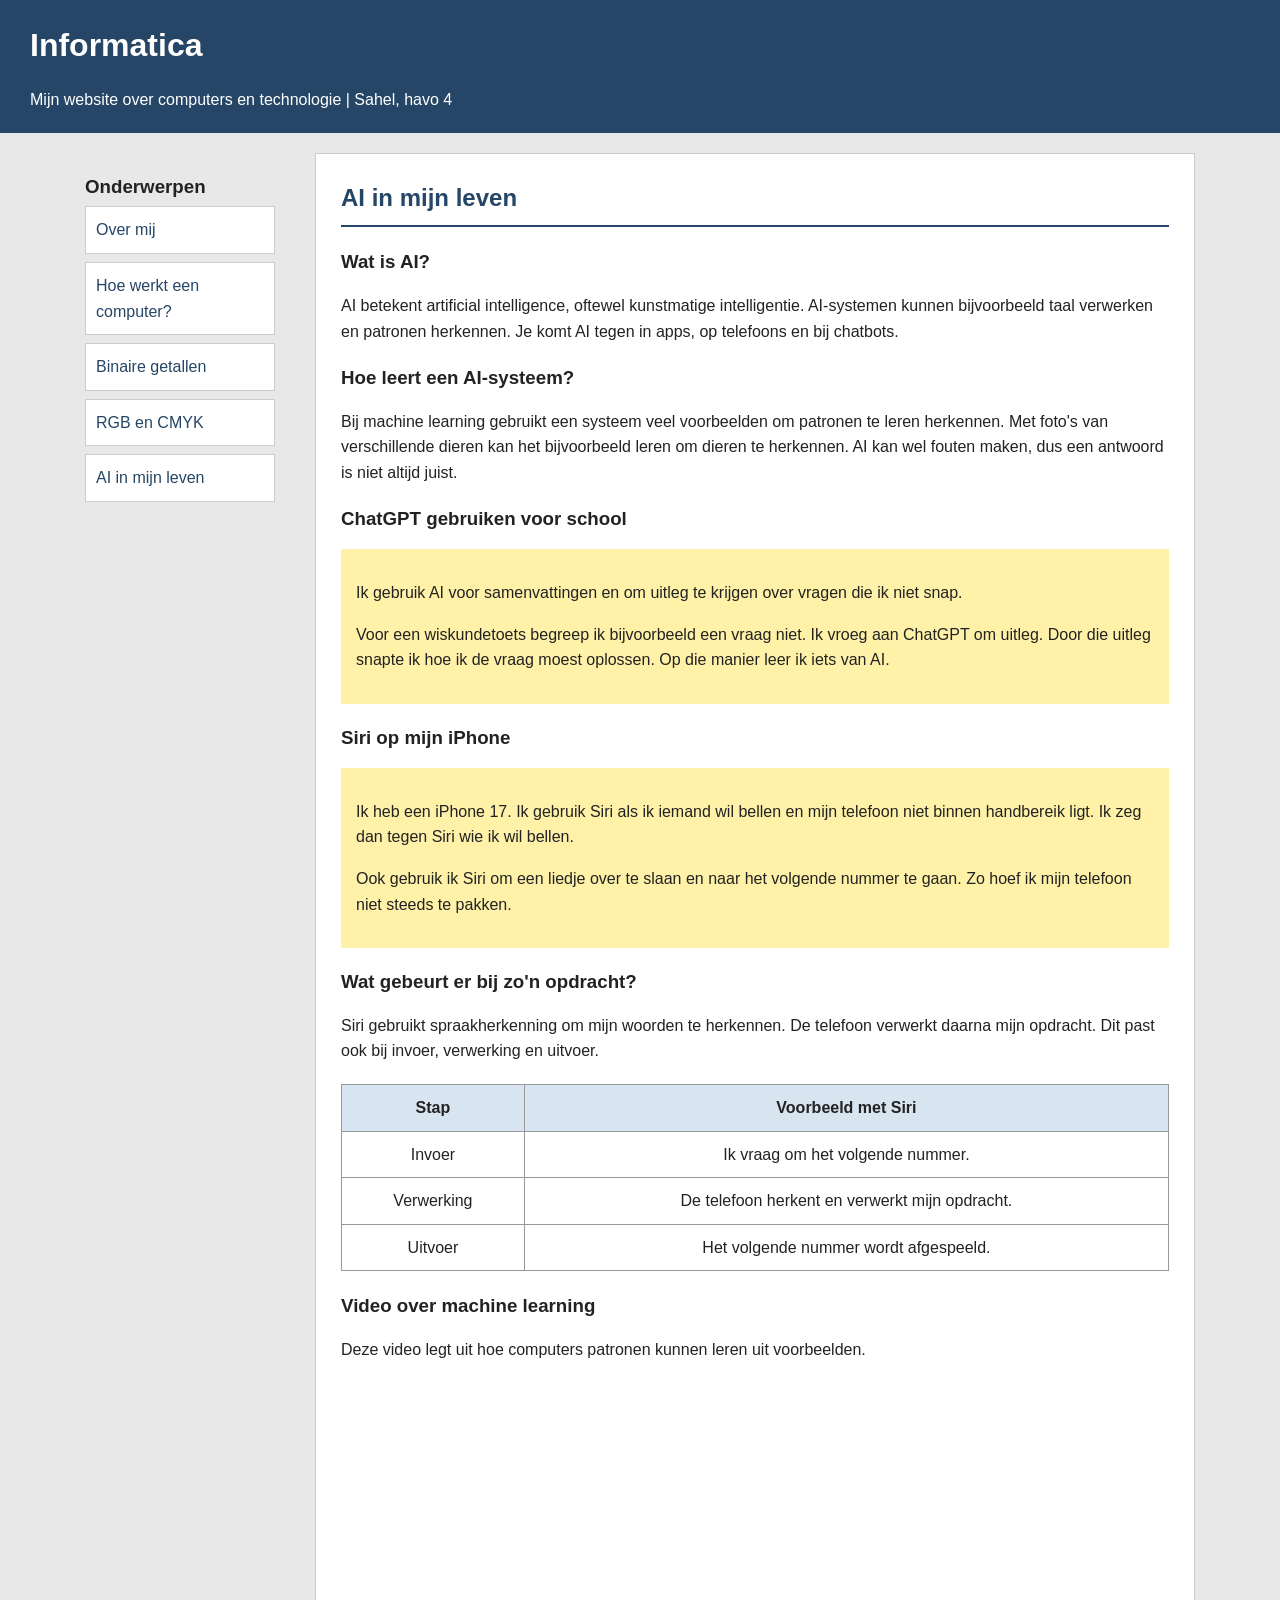
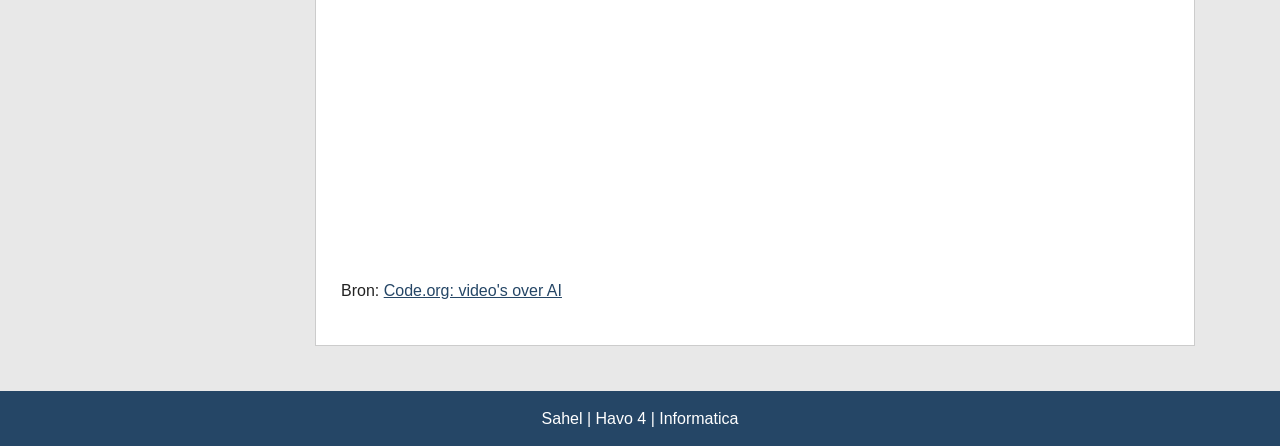
==== ai.html @ 76587536 "testt" ====
<!DOCTYPE html>
<html lang="nl">
<head>
  <meta charset="UTF-8">
  <meta name="viewport" content="width=device-width, initial-scale=1.0">
  <title>AI - Sahel</title>
  <link rel="stylesheet" href="style.css">
</head>

<body>

  <header>
    <h1>Informatica</h1>
    <p>Mijn website over computers en technologie | Sahel, havo 4</p>
  </header>

  <div class="indeling">

    <nav aria-label="Menu">
      <h3>Onderwerpen</h3>
      <a href="index.html">Over mij</a>
      <a href="computers.html">Hoe werkt een computer?</a>
      <a href="binair.html">Binaire getallen</a>
      <a href="kleuren.html">RGB en CMYK</a>
      <a href="ai.html">AI in mijn leven</a>
    </nav>

    <main>
      <section>
        <h2>AI in mijn leven</h2>

        <h3>Wat is AI?</h3>

        <p>
          AI betekent artificial intelligence, oftewel
          kunstmatige intelligentie. AI-systemen kunnen
          bijvoorbeeld taal verwerken en patronen herkennen.
          Je komt AI tegen in apps, op telefoons en bij chatbots.
        </p>

        <h3>Hoe leert een AI-systeem?</h3>

        <p>
          Bij machine learning gebruikt een systeem veel
          voorbeelden om patronen te leren herkennen.
          Met foto's van verschillende dieren kan het
          bijvoorbeeld leren om dieren te herkennen.
          AI kan wel fouten maken, dus een antwoord
          is niet altijd juist.
        </p>

        <h3>ChatGPT gebruiken voor school</h3>

        <div class="geel">
          <p>
            Ik gebruik AI voor samenvattingen en om uitleg te krijgen
            over vragen die ik niet snap.
          </p>

          <p>
            Voor een wiskundetoets begreep ik bijvoorbeeld een vraag
            niet. Ik vroeg aan ChatGPT om uitleg. Door die uitleg
            snapte ik hoe ik de vraag moest oplossen.
            Op die manier leer ik iets van AI.
          </p>
        </div>

        <h3>Siri op mijn iPhone</h3>

        <div class="geel">
          <p>
            Ik heb een iPhone 17. Ik gebruik Siri als ik iemand
            wil bellen en mijn telefoon niet binnen handbereik
            ligt. Ik zeg dan tegen Siri wie ik wil bellen.
          </p>

          <p>
            Ook gebruik ik Siri om een liedje over te slaan
            en naar het volgende nummer te gaan.
            Zo hoef ik mijn telefoon niet steeds te pakken.
          </p>
        </div>

        <h3>Wat gebeurt er bij zo'n opdracht?</h3>

        <p>
          Siri gebruikt spraakherkenning om mijn woorden te herkennen.
          De telefoon verwerkt daarna mijn opdracht.
          Dit past ook bij invoer, verwerking en uitvoer.
        </p>

        <table>
          <tr>
            <th scope="col">Stap</th>
            <th scope="col">Voorbeeld met Siri</th>
          </tr>
          <tr>
            <td>Invoer</td>
            <td>Ik vraag om het volgende nummer.</td>
          </tr>
          <tr>
            <td>Verwerking</td>
            <td>De telefoon herkent en verwerkt mijn opdracht.</td>
          </tr>
          <tr>
            <td>Uitvoer</td>
            <td>Het volgende nummer wordt afgespeeld.</td>
          </tr>
        </table>

        <h3>Video over machine learning</h3>

        <p>
          Deze video legt uit hoe computers patronen
          kunnen leren uit voorbeelden.
        </p>

        <iframe
          src="https://www.youtube-nocookie.com/embed/OeU5m6vRyCk"
          title="Wat is machine learning?"
          loading="lazy"
          allowfullscreen>
        </iframe>

        <p>
          Bron:
          <a href="https://code.org/en-US/resources/videos">
            Code.org: video's over AI
          </a>
        </p>
      </section>
    </main>

  </div>

  <footer>
    Sahel | Havo 4 | Informatica
  </footer>

</body>
</html>
---- style.css ----
body {
  font-family: Arial, sans-serif;
  background-color: #e8e8e8;
  color: #222222;
  margin: 0;
  line-height: 1.6;
}

header {
  background-color: #254666;
  color: white;
  padding: 20px 30px;
}

header h1 {
  margin: 0;
}

header p {
  margin-bottom: 0;
}

.indeling {
  display: flex;
  max-width: 1150px;
  margin: auto;
  align-items: flex-start;
}

nav {
  width: 190px;
  padding: 20px;
  flex-shrink: 0;
}

nav a {
  display: block;
  background-color: white;
  color: #254666;
  padding: 10px;
  margin-bottom: 8px;
  border: 1px solid #cccccc;
  text-decoration: none;
}

nav a:hover {
  background-color: #d8e5f0;
}

main {
  flex: 1;
  min-width: 0;
  padding: 20px;
}

section {
  background-color: white;
  padding: 25px;
  margin-bottom: 25px;
  border: 1px solid #cccccc;
}

h2 {
  color: #254666;
  margin-top: 0;
  border-bottom: 2px solid #254666;
  padding-bottom: 8px;
}

h3 {
  margin-bottom: 5px;
}

a {
  color: #254666;
}

.geel {
  background-color: #fff2a8;
  padding: 15px;
  margin: 15px 0;
}

.voorbeeld {
  background-color: #e8eff5;
  padding: 12px;
}

.afbeelding {
  display: block;
  width: 100%;
  max-width: 500px;
  margin: 20px auto;
}

table {
  border-collapse: collapse;
  width: 100%;
  margin: 20px 0;
}

th, td {
  border: 1px solid #999999;
  text-align: center;
  padding: 10px;
}

th {
  background-color: #d8e5f0;
}

iframe {
  width: 100%;
  aspect-ratio: 16 / 9;
  border: 0;
  margin-top: 10px;
}

footer {
  background-color: #254666;
  color: white;
  text-align: center;
  padding: 15px;
}

@media (max-width: 700px) {
  .indeling {
    display: block;
  }

  nav {
    width: auto;
    padding-bottom: 0;
  }

  nav a {
    display: inline-block;
  }

  main {
    padding: 15px;
  }

  section {
    padding: 18px;
  }
}
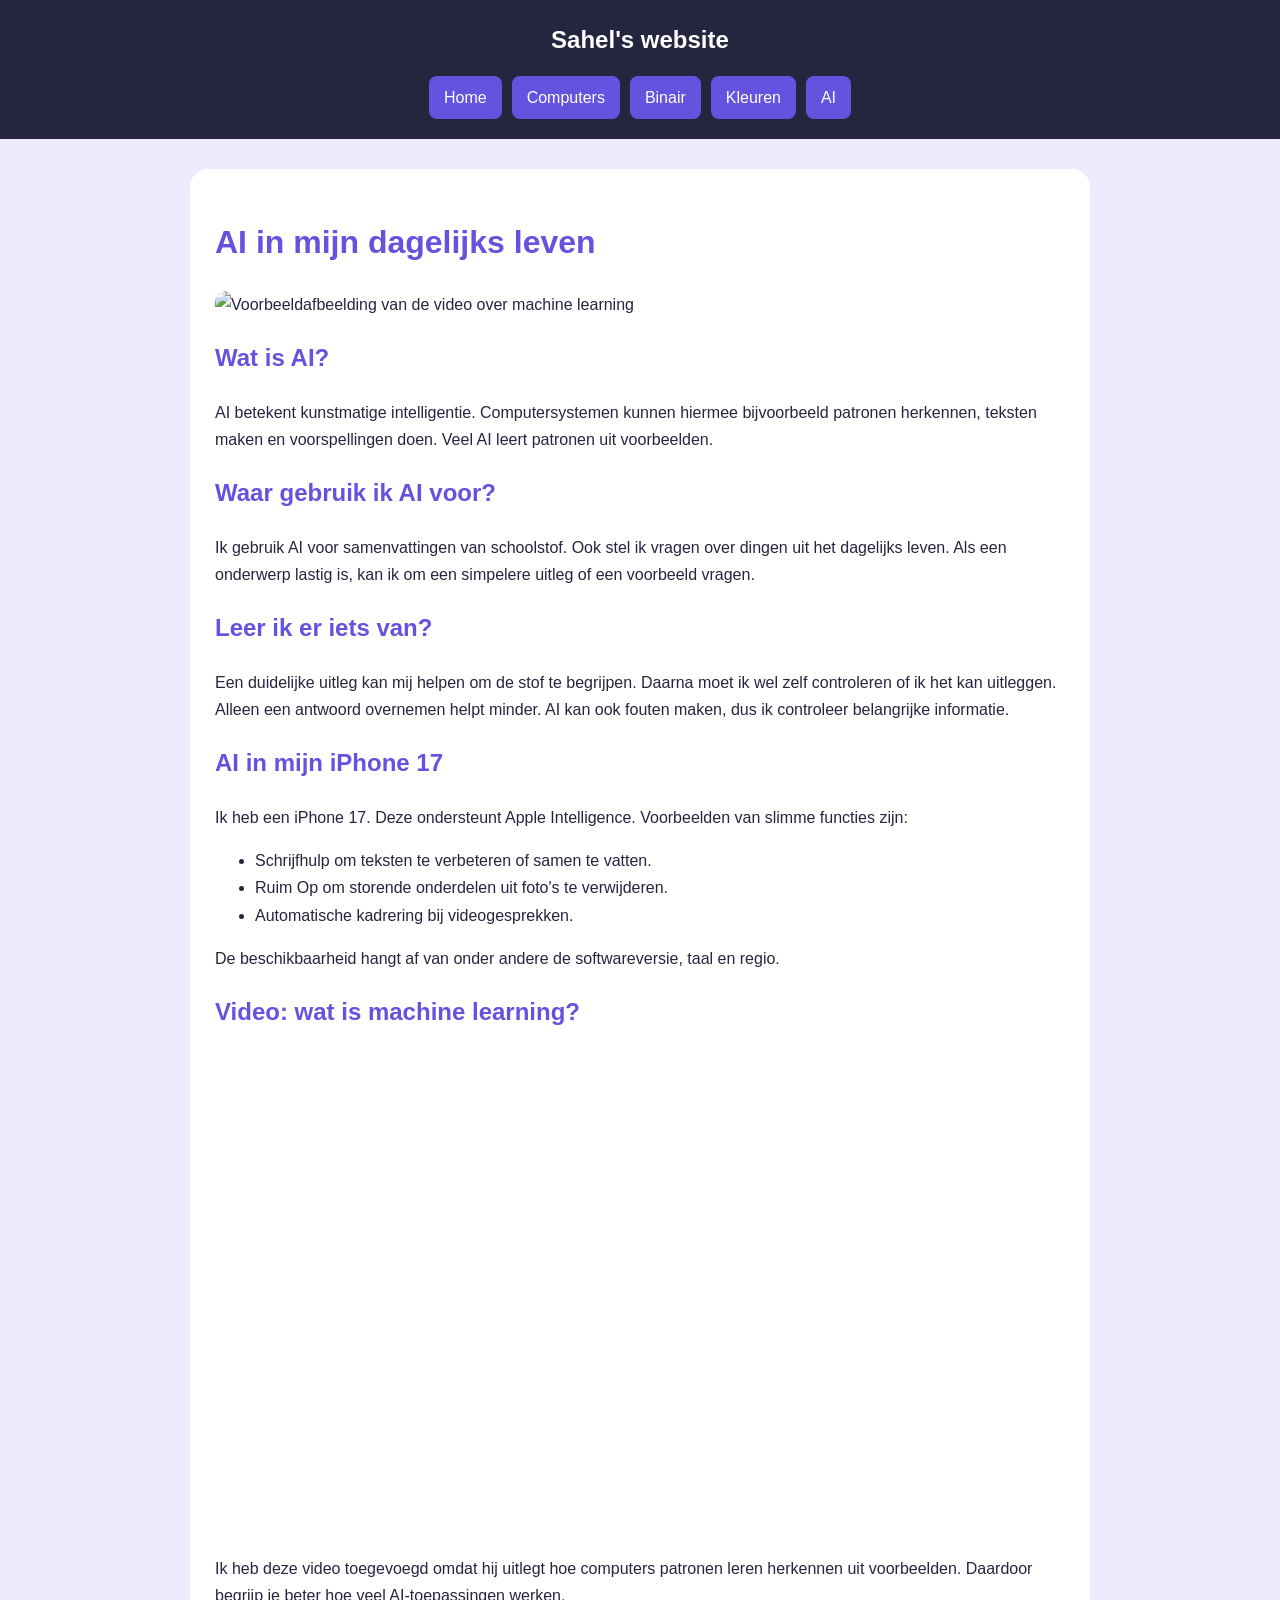
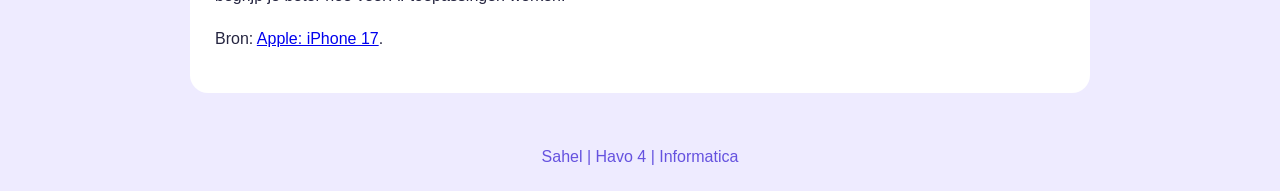
==== commit 7fe1a8f2: "websitee" ====
--- a/ai.html
+++ b/ai.html
@@ -3,139 +3,74 @@
 <head>
   <meta charset="UTF-8">
   <meta name="viewport" content="width=device-width, initial-scale=1.0">
-  <title>AI - Sahel</title>
+  <title>Sahel | AI</title>
   <link rel="stylesheet" href="style.css">
 </head>
-
 <body>
 
-  <header>
-    <h1>Informatica</h1>
-    <p>Mijn website over computers en technologie | Sahel, havo 4</p>
-  </header>
+<header>
+  <h2>Sahel's website</h2>
+  <nav>
+    <a href="index.html">Home</a>
+    <a href="computers.html">Computers</a>
+    <a href="binair.html">Binair</a>
+    <a href="kleuren.html">Kleuren</a>
+    <a href="ai.html">AI</a>
+  </nav>
+</header>
 
-  <div class="indeling">
+<main>
+  <h1>AI in mijn dagelijks leven</h1>
 
-    <nav aria-label="Menu">
-      <h3>Onderwerpen</h3>
-      <a href="index.html">Over mij</a>
-      <a href="computers.html">Hoe werkt een computer?</a>
-      <a href="binair.html">Binaire getallen</a>
-      <a href="kleuren.html">RGB en CMYK</a>
-      <a href="ai.html">AI in mijn leven</a>
-    </nav>
+  <img src="https://img.youtube.com/vi/KHbwOetbmbs/hqdefault.jpg"
+       alt="Voorbeeldafbeelding van de video over machine learning">
 
-    <main>
-      <section>
-        <h2>AI in mijn leven</h2>
+  <h2>Wat is AI?</h2>
+  <p>AI betekent kunstmatige intelligentie.
+     Computersystemen kunnen hiermee bijvoorbeeld patronen
+     herkennen, teksten maken en voorspellingen doen.
+     Veel AI leert patronen uit voorbeelden.</p>
 
-        <h3>Wat is AI?</h3>
+  <h2>Waar gebruik ik AI voor?</h2>
+  <p>Ik gebruik AI voor samenvattingen van schoolstof.
+     Ook stel ik vragen over dingen uit het dagelijks leven.
+     Als een onderwerp lastig is, kan ik om een simpelere
+     uitleg of een voorbeeld vragen.</p>
 
-        <p>
-          AI betekent artificial intelligence, oftewel
-          kunstmatige intelligentie. AI-systemen kunnen
-          bijvoorbeeld taal verwerken en patronen herkennen.
-          Je komt AI tegen in apps, op telefoons en bij chatbots.
-        </p>
+  <h2>Leer ik er iets van?</h2>
+  <p>Een duidelijke uitleg kan mij helpen om de stof te begrijpen.
+     Daarna moet ik wel zelf controleren of ik het kan uitleggen.
+     Alleen een antwoord overnemen helpt minder.
+     AI kan ook fouten maken, dus ik controleer belangrijke informatie.</p>
 
-        <h3>Hoe leert een AI-systeem?</h3>
+  <h2>AI in mijn iPhone 17</h2>
+  <p>Ik heb een iPhone 17. Deze ondersteunt Apple Intelligence.
+     Voorbeelden van slimme functies zijn:</p>
 
-        <p>
-          Bij machine learning gebruikt een systeem veel
-          voorbeelden om patronen te leren herkennen.
-          Met foto's van verschillende dieren kan het
-          bijvoorbeeld leren om dieren te herkennen.
-          AI kan wel fouten maken, dus een antwoord
-          is niet altijd juist.
-        </p>
+  <!-- Een lijst maakt de voorbeelden overzichtelijk. -->
+  <ul>
+    <li>Schrijfhulp om teksten te verbeteren of samen te vatten.</li>
+    <li>Ruim Op om storende onderdelen uit foto's te verwijderen.</li>
+    <li>Automatische kadrering bij videogesprekken.</li>
+  </ul>
 
-        <h3>ChatGPT gebruiken voor school</h3>
+  <p>De beschikbaarheid hangt af van onder andere
+     de softwareversie, taal en regio.</p>
 
-        <div class="geel">
-          <p>
-            Ik gebruik AI voor samenvattingen en om uitleg te krijgen
-            over vragen die ik niet snap.
-          </p>
+  <h2>Video: wat is machine learning?</h2>
+  <iframe src="https://www.youtube-nocookie.com/embed/KHbwOetbmbs"
+          title="Wat is machine learning?"
+          allowfullscreen></iframe>
 
-          <p>
-            Voor een wiskundetoets begreep ik bijvoorbeeld een vraag
-            niet. Ik vroeg aan ChatGPT om uitleg. Door die uitleg
-            snapte ik hoe ik de vraag moest oplossen.
-            Op die manier leer ik iets van AI.
-          </p>
-        </div>
+  <p>Ik heb deze video toegevoegd omdat hij uitlegt hoe computers
+     patronen leren herkennen uit voorbeelden.
+     Daardoor begrijp je beter hoe veel AI-toepassingen werken.</p>
 
-        <h3>Siri op mijn iPhone</h3>
+  <p>Bron: <a href="https://www.apple.com/nl/iphone-17/">
+    Apple: iPhone 17</a>.</p>
+</main>
 
-        <div class="geel">
-          <p>
-            Ik heb een iPhone 17. Ik gebruik Siri als ik iemand
-            wil bellen en mijn telefoon niet binnen handbereik
-            ligt. Ik zeg dan tegen Siri wie ik wil bellen.
-          </p>
-
-          <p>
-            Ook gebruik ik Siri om een liedje over te slaan
-            en naar het volgende nummer te gaan.
-            Zo hoef ik mijn telefoon niet steeds te pakken.
-          </p>
-        </div>
-
-        <h3>Wat gebeurt er bij zo'n opdracht?</h3>
-
-        <p>
-          Siri gebruikt spraakherkenning om mijn woorden te herkennen.
-          De telefoon verwerkt daarna mijn opdracht.
-          Dit past ook bij invoer, verwerking en uitvoer.
-        </p>
-
-        <table>
-          <tr>
-            <th scope="col">Stap</th>
-            <th scope="col">Voorbeeld met Siri</th>
-          </tr>
-          <tr>
-            <td>Invoer</td>
-            <td>Ik vraag om het volgende nummer.</td>
-          </tr>
-          <tr>
-            <td>Verwerking</td>
-            <td>De telefoon herkent en verwerkt mijn opdracht.</td>
-          </tr>
-          <tr>
-            <td>Uitvoer</td>
-            <td>Het volgende nummer wordt afgespeeld.</td>
-          </tr>
-        </table>
-
-        <h3>Video over machine learning</h3>
-
-        <p>
-          Deze video legt uit hoe computers patronen
-          kunnen leren uit voorbeelden.
-        </p>
-
-        <iframe
-          src="https://www.youtube-nocookie.com/embed/OeU5m6vRyCk"
-          title="Wat is machine learning?"
-          loading="lazy"
-          allowfullscreen>
-        </iframe>
-
-        <p>
-          Bron:
-          <a href="https://code.org/en-US/resources/videos">
-            Code.org: video's over AI
-          </a>
-        </p>
-      </section>
-    </main>
-
-  </div>
-
-  <footer>
-    Sahel | Havo 4 | Informatica
-  </footer>
+<footer>Sahel | Havo 4 | Informatica</footer>
 
 </body>
 </html>
--- a/style.css
+++ b/style.css
@@ -1,147 +1,96 @@
+/* Basisopmaak van de hele website. */
 body {
+  margin: 0;
   font-family: Arial, sans-serif;
-  background-color: #e8e8e8;
-  color: #222222;
-  margin: 0;
-  line-height: 1.6;
+  background: #eeebff;
+  color: #252540;
+  line-height: 1.7;
 }
 
+/* Donkere bovenbalk met het menu. */
 header {
-  background-color: #254666;
+  background: #252540;
   color: white;
-  padding: 20px 30px;
+  text-align: center;
+  padding: 20px;
 }
 
-header h1 {
-  margin: 0;
+header h2 {
+  margin: 0 0 15px;
 }
 
-header p {
-  margin-bottom: 0;
-}
-
-.indeling {
+/* Het menu loopt op kleine schermen door naar de volgende regel. */
+nav {
   display: flex;
-  max-width: 1150px;
-  margin: auto;
-  align-items: flex-start;
-}
-
-nav {
-  width: 190px;
-  padding: 20px;
-  flex-shrink: 0;
+  justify-content: center;
+  flex-wrap: wrap;
+  gap: 10px;
 }
 
 nav a {
-  display: block;
-  background-color: white;
-  color: #254666;
-  padding: 10px;
-  margin-bottom: 8px;
-  border: 1px solid #cccccc;
+  color: white;
+  background: #6552df;
+  padding: 8px 15px;
+  border-radius: 8px;
   text-decoration: none;
 }
 
+/* De kleur verandert als je over een menulink beweegt. */
 nav a:hover {
-  background-color: #d8e5f0;
+  background: #4935b8;
 }
 
+/* Wit inhoudsvlak in het midden. */
 main {
-  flex: 1;
-  min-width: 0;
-  padding: 20px;
+  max-width: 850px;
+  margin: 30px auto;
+  padding: 25px;
+  background: white;
+  border-radius: 18px;
 }
 
-section {
-  background-color: white;
-  padding: 25px;
-  margin-bottom: 25px;
-  border: 1px solid #cccccc;
+h1, h2 {
+  color: #6552df;
 }
 
-h2 {
-  color: #254666;
-  margin-top: 0;
-  border-bottom: 2px solid #254666;
-  padding-bottom: 8px;
+header h2 {
+  color: white;
 }
 
-h3 {
-  margin-bottom: 5px;
+/* Afbeeldingen passen binnen het inhoudsvlak. */
+img {
+  width: 100%;
+  max-height: 300px;
+  object-fit: cover;
+  border-radius: 12px;
 }
 
-a {
-  color: #254666;
+/* De video blijft netjes in verhouding. */
+iframe {
+  width: 100%;
+  aspect-ratio: 16 / 9;
+  border: none;
+  border-radius: 12px;
 }
 
-.geel {
-  background-color: #fff2a8;
-  padding: 15px;
-  margin: 15px 0;
-}
-
-.voorbeeld {
-  background-color: #e8eff5;
-  padding: 12px;
-}
-
-.afbeelding {
-  display: block;
+/* Opmaak van de tabellen. */
+table {
   width: 100%;
-  max-width: 500px;
-  margin: 20px auto;
-}
-
-table {
   border-collapse: collapse;
-  width: 100%;
-  margin: 20px 0;
 }
 
 th, td {
-  border: 1px solid #999999;
+  padding: 12px;
+  border: 1px solid #d5cfff;
   text-align: center;
-  padding: 10px;
 }
 
 th {
-  background-color: #d8e5f0;
-}
-
-iframe {
-  width: 100%;
-  aspect-ratio: 16 / 9;
-  border: 0;
-  margin-top: 10px;
+  background: #eeebff;
 }
 
 footer {
-  background-color: #254666;
-  color: white;
   text-align: center;
-  padding: 15px;
-}
-
-@media (max-width: 700px) {
-  .indeling {
-    display: block;
-  }
-
-  nav {
-    width: auto;
-    padding-bottom: 0;
-  }
-
-  nav a {
-    display: inline-block;
-  }
-
-  main {
-    padding: 15px;
-  }
-
-  section {
-    padding: 18px;
-  }
+  padding: 20px;
+  color: #6552df;
 }
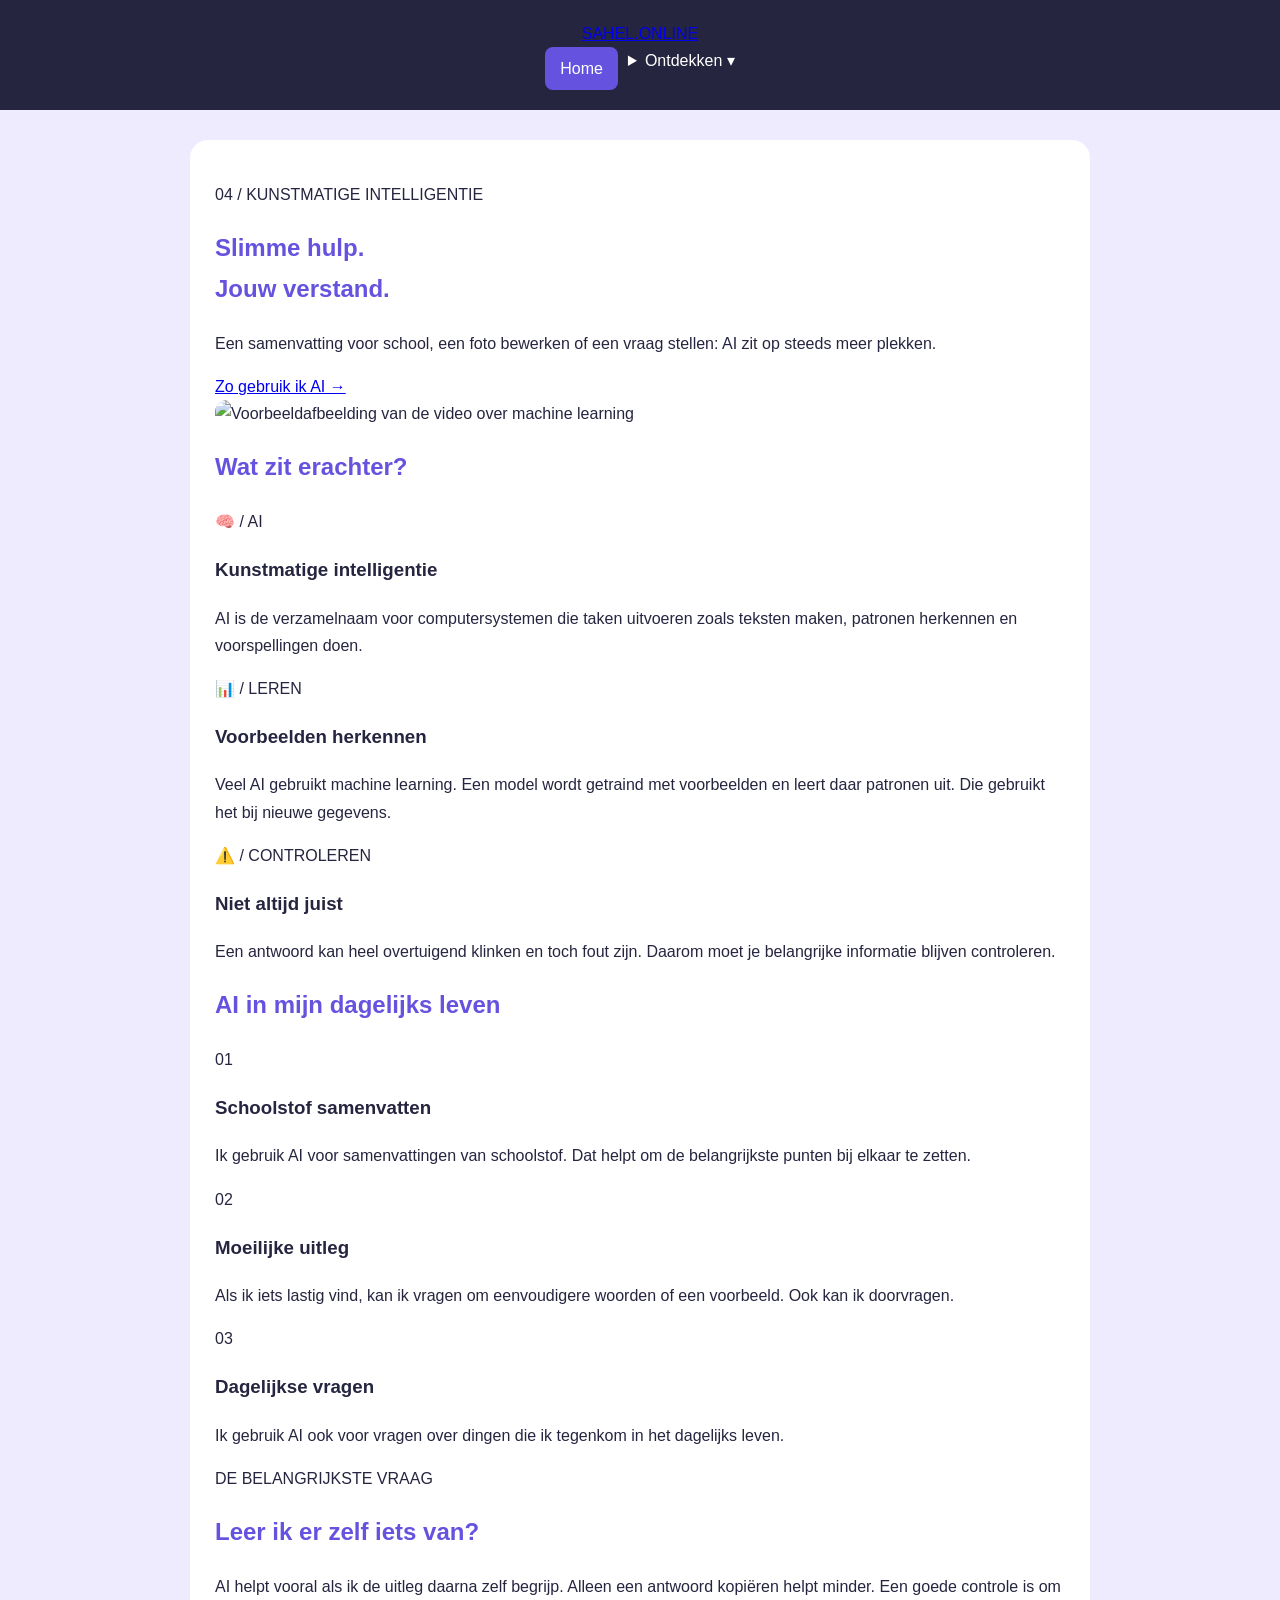
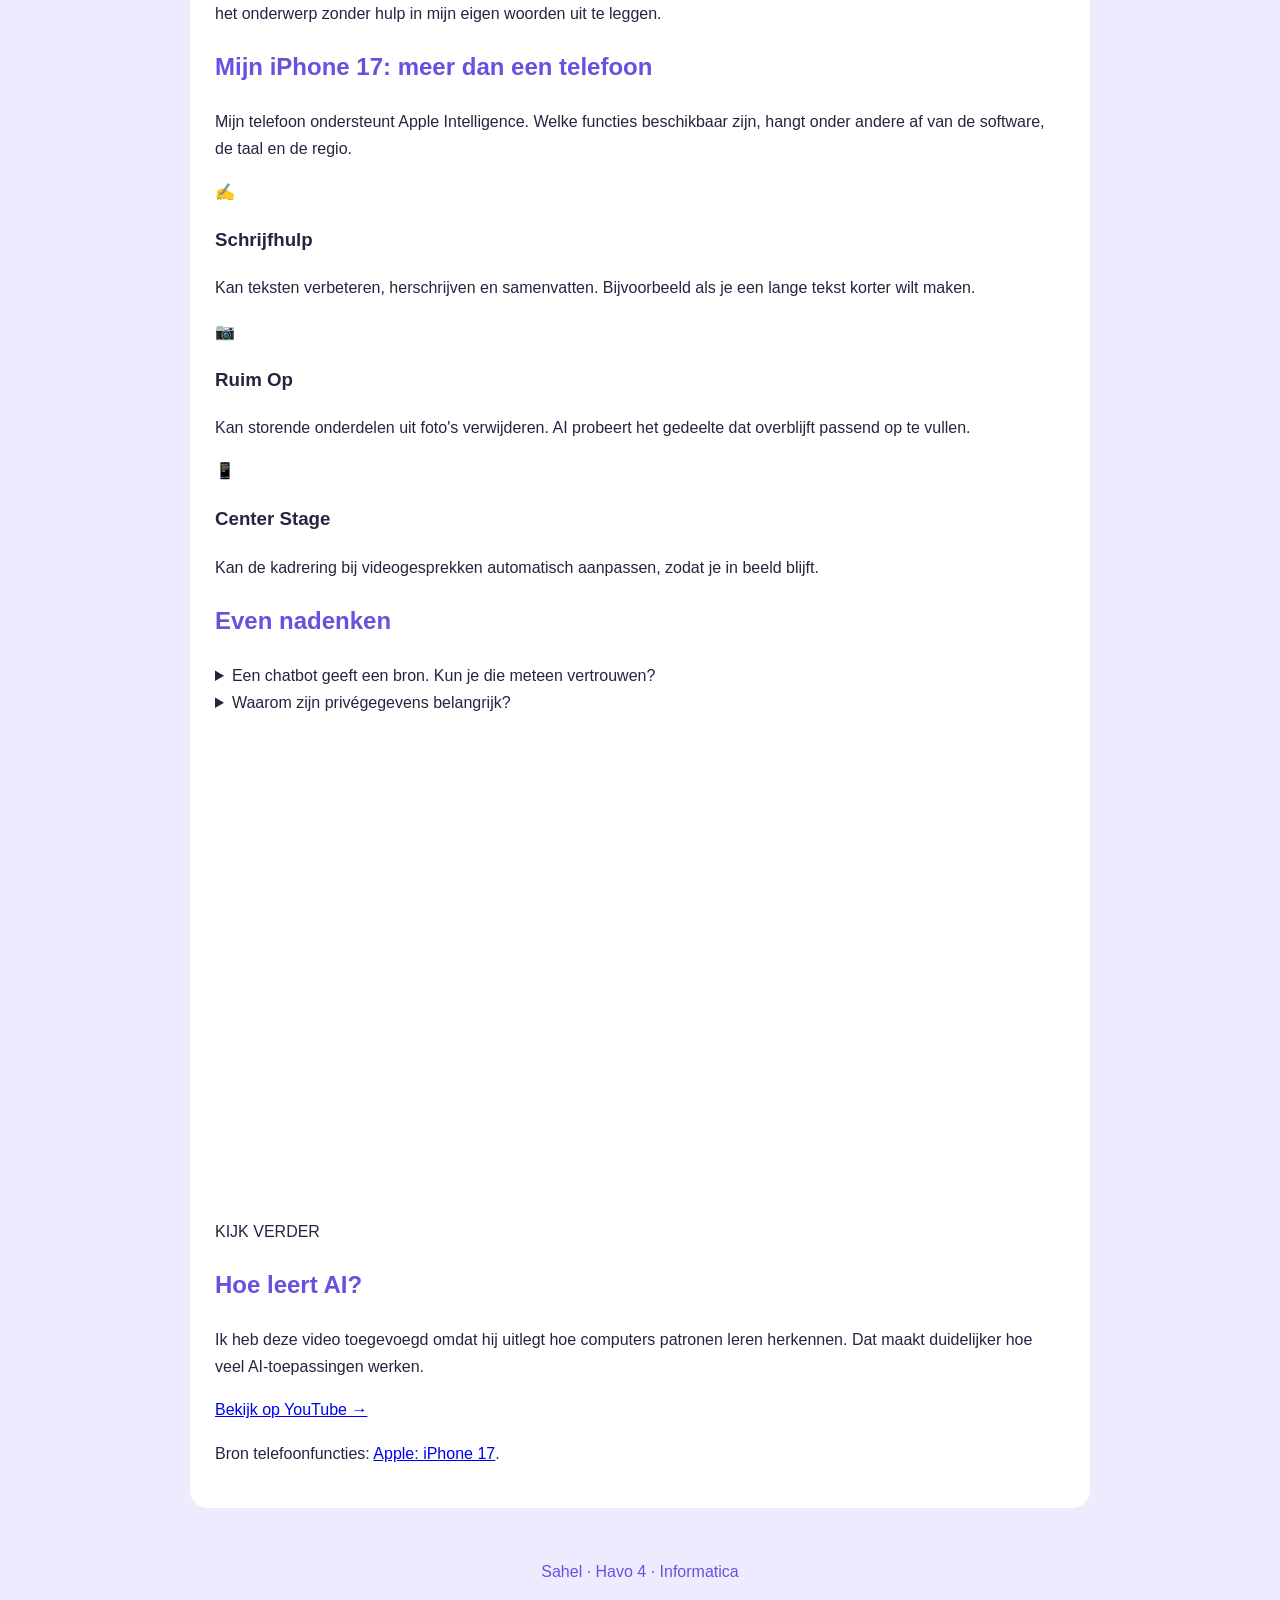
==== commit 43299501: "done" ====
--- a/ai.html
+++ b/ai.html
@@ -8,69 +8,157 @@
 </head>
 <body>
 
+<!-- Het dropdownmenu is op iedere pagina hetzelfde. -->
 <header>
-  <h2>Sahel's website</h2>
+  <a class="logo" href="index.html">SAHEL<span>.ONLINE</span></a>
   <nav>
     <a href="index.html">Home</a>
-    <a href="computers.html">Computers</a>
-    <a href="binair.html">Binair</a>
-    <a href="kleuren.html">Kleuren</a>
-    <a href="ai.html">AI</a>
+    <details class="dropdown">
+      <summary>Ontdekken ▾</summary>
+      <div class="dropdown-links">
+        <a href="computers.html">💻 Computers</a>
+        <a href="binair.html">🔢 Binair stelsel</a>
+        <a href="kleuren.html">🎨 Kleurenlab</a>
+        <a href="ai.html">✨ Kunstmatige intelligentie</a>
+      </div>
+    </details>
   </nav>
 </header>
 
 <main>
-  <h1>AI in mijn dagelijks leven</h1>
+  <!-- Het openingsvlak introduceert het onderwerp. -->
+  <section class="intro">
+    <div>
+      <p class="label">04 / KUNSTMATIGE INTELLIGENTIE</p>
+      <h1>Slimme hulp.<br><span>Jouw verstand.</span></h1>
+      <p>Een samenvatting voor school, een foto bewerken of een
+         vraag stellen: AI zit op steeds meer plekken.</p>
+      <a class="knop" href="#mijn-ai">Zo gebruik ik AI →</a>
+    </div>
+    <img src="https://img.youtube.com/vi/KHbwOetbmbs/hqdefault.jpg"
+         alt="Voorbeeldafbeelding van de video over machine learning">
+  </section>
 
-  <img src="https://img.youtube.com/vi/KHbwOetbmbs/hqdefault.jpg"
-       alt="Voorbeeldafbeelding van de video over machine learning">
+  <h2>Wat zit erachter?</h2>
+  <section class="rij">
+    <article class="kaart">
+      <p class="label">🧠 / AI</p>
+      <h3>Kunstmatige intelligentie</h3>
+      <p>AI is de verzamelnaam voor computersystemen die taken
+         uitvoeren zoals teksten maken, patronen herkennen
+         en voorspellingen doen.</p>
+    </article>
+    <article class="kaart">
+      <p class="label">📊 / LEREN</p>
+      <h3>Voorbeelden herkennen</h3>
+      <p>Veel AI gebruikt machine learning. Een model wordt
+         getraind met voorbeelden en leert daar patronen uit.
+         Die gebruikt het bij nieuwe gegevens.</p>
+    </article>
+    <article class="kaart">
+      <p class="label">⚠️ / CONTROLEREN</p>
+      <h3>Niet altijd juist</h3>
+      <p>Een antwoord kan heel overtuigend klinken en toch
+         fout zijn. Daarom moet je belangrijke informatie
+         blijven controleren.</p>
+    </article>
+  </section>
 
-  <h2>Wat is AI?</h2>
-  <p>AI betekent kunstmatige intelligentie.
-     Computersystemen kunnen hiermee bijvoorbeeld patronen
-     herkennen, teksten maken en voorspellingen doen.
-     Veel AI leert patronen uit voorbeelden.</p>
+  <h2 id="mijn-ai">AI in mijn dagelijks leven</h2>
+  <section class="rij">
+    <article class="kaart">
+      <p class="nummer">01</p>
+      <h3>Schoolstof samenvatten</h3>
+      <p>Ik gebruik AI voor samenvattingen van schoolstof.
+         Dat helpt om de belangrijkste punten bij elkaar te zetten.</p>
+    </article>
+    <article class="kaart">
+      <p class="nummer">02</p>
+      <h3>Moeilijke uitleg</h3>
+      <p>Als ik iets lastig vind, kan ik vragen om eenvoudigere
+         woorden of een voorbeeld. Ook kan ik doorvragen.</p>
+    </article>
+    <article class="kaart">
+      <p class="nummer">03</p>
+      <h3>Dagelijkse vragen</h3>
+      <p>Ik gebruik AI ook voor vragen over dingen die ik
+         tegenkom in het dagelijks leven.</p>
+    </article>
+  </section>
 
-  <h2>Waar gebruik ik AI voor?</h2>
-  <p>Ik gebruik AI voor samenvattingen van schoolstof.
-     Ook stel ik vragen over dingen uit het dagelijks leven.
-     Als een onderwerp lastig is, kan ik om een simpelere
-     uitleg of een voorbeeld vragen.</p>
+  <!-- Een opvallend vlak benadrukt mijn reflectie. -->
+  <section class="banner">
+    <p class="label">DE BELANGRIJKSTE VRAAG</p>
+    <h2>Leer ik er zelf iets van?</h2>
+    <p>AI helpt vooral als ik de uitleg daarna zelf begrijp.
+       Alleen een antwoord kopiëren helpt minder.
+       Een goede controle is om het onderwerp zonder hulp
+       in mijn eigen woorden uit te leggen.</p>
+  </section>
 
-  <h2>Leer ik er iets van?</h2>
-  <p>Een duidelijke uitleg kan mij helpen om de stof te begrijpen.
-     Daarna moet ik wel zelf controleren of ik het kan uitleggen.
-     Alleen een antwoord overnemen helpt minder.
-     AI kan ook fouten maken, dus ik controleer belangrijke informatie.</p>
+  <h2>Mijn iPhone 17: meer dan een telefoon</h2>
+  <p>Mijn telefoon ondersteunt Apple Intelligence. Welke functies
+     beschikbaar zijn, hangt onder andere af van de software,
+     de taal en de regio.</p>
 
-  <h2>AI in mijn iPhone 17</h2>
-  <p>Ik heb een iPhone 17. Deze ondersteunt Apple Intelligence.
-     Voorbeelden van slimme functies zijn:</p>
+  <section class="rij">
+    <article class="kaart">
+      <p class="icoon">✍️</p>
+      <h3>Schrijfhulp</h3>
+      <p>Kan teksten verbeteren, herschrijven en samenvatten.
+         Bijvoorbeeld als je een lange tekst korter wilt maken.</p>
+    </article>
+    <article class="kaart">
+      <p class="icoon">📷</p>
+      <h3>Ruim Op</h3>
+      <p>Kan storende onderdelen uit foto's verwijderen.
+         AI probeert het gedeelte dat overblijft passend
+         op te vullen.</p>
+    </article>
+    <article class="kaart">
+      <p class="icoon">📱</p>
+      <h3>Center Stage</h3>
+      <p>Kan de kadrering bij videogesprekken automatisch
+         aanpassen, zodat je in beeld blijft.</p>
+    </article>
+  </section>
 
-  <!-- Een lijst maakt de voorbeelden overzichtelijk. -->
-  <ul>
-    <li>Schrijfhulp om teksten te verbeteren of samen te vatten.</li>
-    <li>Ruim Op om storende onderdelen uit foto's te verwijderen.</li>
-    <li>Automatische kadrering bij videogesprekken.</li>
-  </ul>
+  <!-- De bezoeker kan zelf extra uitleg openen. -->
+  <h2>Even nadenken</h2>
+  <details>
+    <summary>Een chatbot geeft een bron. Kun je die meteen vertrouwen?</summary>
+    <p>Nee. Een chatbot kan een bron verkeerd noemen of zelfs
+       verzinnen. Open de bron en controleer of die echt bestaat
+       en de informatie ondersteunt.</p>
+  </details>
+  <details>
+    <summary>Waarom zijn privégegevens belangrijk?</summary>
+    <p>Wat je invoert, wordt verwerkt door de dienst die je gebruikt.
+       Deel daarom niet zomaar wachtwoorden, adressen
+       of andere gevoelige informatie.</p>
+  </details>
 
-  <p>De beschikbaarheid hangt af van onder andere
-     de softwareversie, taal en regio.</p>
+  <section class="video">
+    <iframe src="https://www.youtube-nocookie.com/embed/KHbwOetbmbs"
+            title="What is Machine Learning?"
+            loading="lazy" allowfullscreen></iframe>
+    <div>
+      <p class="label">KIJK VERDER</p>
+      <h2>Hoe leert AI?</h2>
+      <p>Ik heb deze video toegevoegd omdat hij uitlegt hoe
+         computers patronen leren herkennen. Dat maakt
+         duidelijker hoe veel AI-toepassingen werken.</p>
+      <a href="https://www.youtube.com/watch?v=KHbwOetbmbs"
+         target="_blank" rel="noopener">Bekijk op YouTube →</a>
+    </div>
+  </section>
 
-  <h2>Video: wat is machine learning?</h2>
-  <iframe src="https://www.youtube-nocookie.com/embed/KHbwOetbmbs"
-          title="Wat is machine learning?"
-          allowfullscreen></iframe>
-
-  <p>Ik heb deze video toegevoegd omdat hij uitlegt hoe computers
-     patronen leren herkennen uit voorbeelden.
-     Daardoor begrijp je beter hoe veel AI-toepassingen werken.</p>
-
-  <p>Bron: <a href="https://www.apple.com/nl/iphone-17/">
-    Apple: iPhone 17</a>.</p>
+  <p class="klein">Bron telefoonfuncties:
+    <a href="https://www.apple.com/nl/iphone-17/"
+       target="_blank" rel="noopener">Apple: iPhone 17</a>.
+  </p>
 </main>
 
-<footer>Sahel | Havo 4 | Informatica</footer>
-
+<footer>Sahel · Havo 4 · Informatica</footer>
 </body>
 </html>
